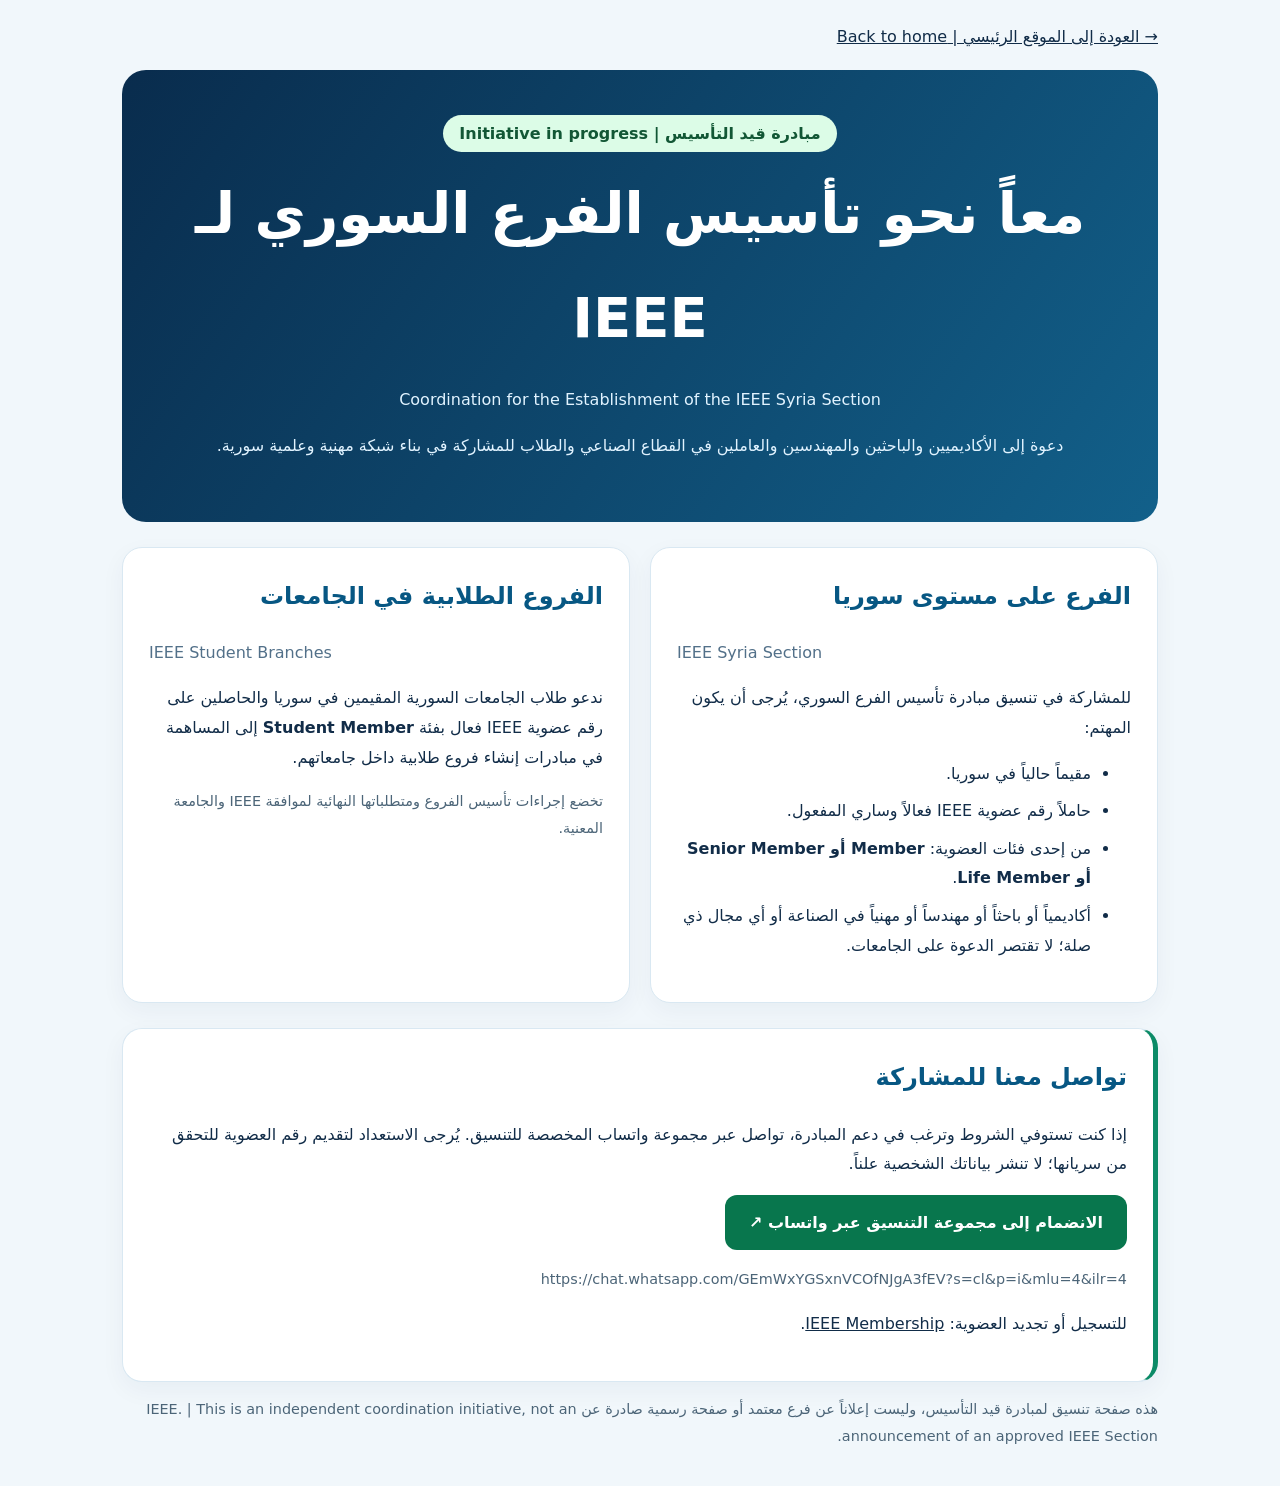
==== ieee-syria.html @ 6ae6146c "Add bilingual IEEE Syria Section initiative page" ====
<!doctype html>
<html lang="ar" dir="rtl"><head><meta charset="utf-8"><meta name="viewport" content="width=device-width, initial-scale=1"><meta name="description" content="مبادرة تنسيق لتأسيس IEEE Syria Section وفروع طلابية في الجامعات السورية."><title>IEEE Syria Section | مبادرة الفرع السوري</title><link rel="stylesheet" href="style.css"><style>
body{background:#f1f7fb;color:#112c48;font-family:system-ui,"Segoe UI",Tahoma,sans-serif;line-height:1.85} .wrap{max-width:1080px;margin:auto;padding:22px} .heroieee{background:linear-gradient(125deg,#092c4d,#12608a);color:white;border-radius:24px;padding:45px 28px;text-align:center}.heroieee h1{font-size:clamp(2rem,5vw,3.5rem);color:white;margin:10px 0}.heroieee p{color:#e1f3ff}.tag{display:inline-block;background:#dcfce7;color:#125735;border-radius:99px;padding:4px 16px;font-weight:700}.gridieee{display:grid;grid-template-columns:repeat(auto-fit,minmax(280px,1fr));gap:20px;margin:25px 0}.panelieee{background:white;border:1px solid #d9e8f2;border-radius:20px;padding:26px;box-shadow:0 8px 25px #0b34510c}.panelieee h2{color:#075783;margin-top:0}.panelieee li{margin:8px 0}.ctaieee{display:inline-block;background:#08764d;color:white!important;text-decoration:none;padding:13px 24px;border-radius:12px;font-weight:700}.smallieee{font-size:.9rem;color:#4c6578}.en{direction:ltr;text-align:left;color:#527089}.toplink{display:inline-block;margin-bottom:18px}.heroieee .en{color:#e1f3ff;text-align:center}.notice{border-right:5px solid #0c8b67}.linkieee{overflow-wrap:anywhere}
</style></head><body><main class="wrap"><a class="toplink" href="index.html">→ العودة إلى الموقع الرئيسي | Back to home</a><section class="heroieee"><span class="tag">مبادرة قيد التأسيس | Initiative in progress</span><h1>معاً نحو تأسيس الفرع السوري لـ IEEE</h1><p class="en">Coordination for the Establishment of the IEEE Syria Section</p><p>دعوة إلى الأكاديميين والباحثين والمهندسين والعاملين في القطاع الصناعي والطلاب للمشاركة في بناء شبكة مهنية وعلمية سورية.</p></section><div class="gridieee"><section class="panelieee"><h2>الفرع على مستوى سوريا</h2><p class="en">IEEE Syria Section</p><p>للمشاركة في تنسيق مبادرة تأسيس الفرع السوري، يُرجى أن يكون المهتم:</p><ul><li>مقيماً حالياً في سوريا.</li><li>حاملاً رقم عضوية IEEE فعالاً وساري المفعول.</li><li>من إحدى فئات العضوية: <strong>Member أو Senior Member أو Life Member</strong>.</li><li>أكاديمياً أو باحثاً أو مهندساً أو مهنياً في الصناعة أو أي مجال ذي صلة؛ لا تقتصر الدعوة على الجامعات.</li></ul></section><section class="panelieee"><h2>الفروع الطلابية في الجامعات</h2><p class="en">IEEE Student Branches</p><p>ندعو طلاب الجامعات السورية المقيمين في سوريا والحاصلين على رقم عضوية IEEE فعال بفئة <strong>Student Member</strong> إلى المساهمة في مبادرات إنشاء فروع طلابية داخل جامعاتهم.</p><p class="smallieee">تخضع إجراءات تأسيس الفروع ومتطلباتها النهائية لموافقة IEEE والجامعة المعنية.</p></section></div><section class="panelieee notice"><h2>تواصل معنا للمشاركة</h2><p>إذا كنت تستوفي الشروط وترغب في دعم المبادرة، تواصل عبر مجموعة واتساب المخصصة للتنسيق. يُرجى الاستعداد لتقديم رقم العضوية للتحقق من سريانها؛ لا تنشر بياناتك الشخصية علناً.</p><p><a class="ctaieee" href="https://chat.whatsapp.com/GEmWxYGSxnVCOfNJgA3fEV?s=cl&amp;p=i&amp;mlu=4&amp;ilr=4" target="_blank" rel="noopener noreferrer">الانضمام إلى مجموعة التنسيق عبر واتساب ↗</a></p><p class="smallieee linkieee">https://chat.whatsapp.com/GEmWxYGSxnVCOfNJgA3fEV?s=cl&amp;p=i&amp;mlu=4&amp;ilr=4</p><p>للتسجيل أو تجديد العضوية: <a href="https://www.ieee.org/membership/join/" target="_blank" rel="noopener noreferrer">IEEE Membership</a>.</p></section><p class="smallieee">هذه صفحة تنسيق لمبادرة قيد التأسيس، وليست إعلاناً عن فرع معتمد أو صفحة رسمية صادرة عن IEEE. | This is an independent coordination initiative, not an announcement of an approved IEEE Section.</p></main></body></html>
---- style.css ----
:root{
  --bg:#07111f;
  --bg-soft:#0d1b2a;
  --panel:#10263d;
  --text:#0f172a;
  --muted:#5b6778;
  --line:#dbe3ec;
  --white:#ffffff;
  --accent:#38bdf8;
  --accent-dark:#0369a1;
  --soft:#f4f8fb;
  --radius:22px;
  --shadow:0 20px 50px rgba(15,23,42,.12);
}

*{box-sizing:border-box}
html{scroll-behavior:smooth}
body{
  margin:0;
  font-family:Arial,Tahoma,sans-serif;
  color:var(--text);
  background:var(--white);
  line-height:1.65;
}

a{color:inherit}
img{max-width:100%;display:block}
.container{width:min(1120px,calc(100% - 32px));margin-inline:auto}

.site-header{position:sticky;top:0;z-index:100;background:rgba(7,17,31,.92);backdrop-filter:blur(14px);border-bottom:1px solid rgba(255,255,255,.08)}
.nav-wrap{min-height:72px;display:flex;align-items:center;justify-content:space-between;gap:24px}
.brand{display:flex;align-items:center;gap:12px;color:#fff;text-decoration:none;font-weight:700;letter-spacing:.01em}
.brand-mark{width:42px;height:42px;display:grid;place-items:center;border-radius:14px;background:linear-gradient(135deg,#0ea5e9,#2563eb);box-shadow:0 10px 30px rgba(14,165,233,.35)}
.site-nav{display:flex;align-items:center;gap:22px}
.site-nav a{color:#dbeafe;text-decoration:none;font-size:.95rem}
.site-nav a:hover{color:#fff}
.menu-toggle{display:none;border:1px solid rgba(255,255,255,.18);background:transparent;color:#fff;border-radius:12px;padding:8px 11px;font-size:1.15rem}
.hero{background:radial-gradient(circle at 15% 20%,rgba(56,189,248,.2),transparent 32%),radial-gradient(circle at 85% 15%,rgba(37,99,235,.2),transparent 30%),linear-gradient(135deg,#07111f,#0b1c31 70%,#10263d);color:#fff;padding:92px 0 84px}
.hero-grid{display:grid;grid-template-columns:1.25fr .75fr;gap:48px;align-items:center}
.eyebrow,.section-label{margin:0 0 12px;text-transform:uppercase;letter-spacing:.16em;font-size:.76rem;font-weight:700;color:var(--accent)}
.hero h1{margin:0;max-width:760px;font-size:clamp(2.7rem,7vw,5.8rem);line-height:.98;letter-spacing:-.05em}
.hero-title{margin:26px 0 10px;max-width:760px;font-size:clamp(1.05rem,2vw,1.35rem);color:#dbeafe}
.hero-ar{margin:0;max-width:760px;font-size:1.08rem;color:#bfdbfe}
.hero-actions{display:flex;flex-wrap:wrap;gap:14px;margin-top:34px}
.button{display:inline-flex;align-items:center;justify-content:center;min-height:48px;padding:0 20px;border-radius:14px;font-weight:700;text-decoration:none;transition:.2s ease}
.button:hover{transform:translateY(-2px)}
.button.primary{color:#fff}
/* Keep the AGAI hero button in its final gold-to-blue appearance from first paint, preventing the temporary blue flash while later CSS/JS loads. */
.hero-actions .button.primary{background:linear-gradient(90deg,rgb(145,117,62) 0%,rgb(110,113,97) 48%,rgb(48,84,114) 100%)!important;box-shadow:0 16px 34px rgba(2,18,38,.24),inset 0 1px 0 rgba(255,255,255,.18)!important}
.button.secondary{border:1px solid rgba(255,255,255,.22);color:#fff;background:rgba(255,255,255,.05)}
.hero-card{padding:30px;border-radius:var(--radius);background:rgba(255,255,255,.08);border:1px solid rgba(255,255,255,.13);box-shadow:0 26px 60px rgba(0,0,0,.24)}
.hero-card h2{margin:8px 0 18px;font-size:1.65rem;line-height:1.25}
.hero-card ul{margin:0;padding-left:20px;color:#dbeafe}
.hero-card li+li{margin-top:10px}
.card-kicker{color:#7dd3fc;font-size:.8rem;text-transform:uppercase;letter-spacing:.15em;font-weight:700}
.hero-card .card-kicker [lang="ar"]{color:#fff}
.section{padding:82px 0}
.section h2{margin:0;font-size:clamp(2rem,4vw,3.25rem);letter-spacing:-.035em;line-height:1.08}
.split{display:grid;grid-template-columns:.72fr 1.28fr;gap:56px;align-items:start}
.split p{margin-top:0;color:#334155;font-size:1.04rem}
.ar-text{font-size:1.08rem}
.about-profile-links{display:grid;grid-template-columns:repeat(3,minmax(0,1fr));gap:12px;margin-top:28px}
.about-profile-link{display:flex;align-items:center;gap:12px;min-width:0;padding:14px;border:1px solid #d8e2ec;border-radius:15px;background:#f8fbfd;color:#0f172a;text-decoration:none;transition:transform .18s ease,border-color .18s ease,box-shadow .18s ease}
.about-profile-link:hover{transform:translateY(-2px);border-color:#7dd3fc;box-shadow:0 12px 26px rgba(15,23,42,.09)}
.about-profile-link .profile-mark{width:40px;height:40px;flex:0 0 40px;display:grid;place-items:center;border-radius:50%;color:#fff;font-weight:800;font-size:.86rem}
.about-profile-link.orcid .profile-mark{background:#a6ce39}
.about-profile-link.researchgate .profile-mark{background:#00bfae}
.about-profile-link.archive .profile-mark{background:#f59e0b}
.about-profile-link .profile-copy{min-width:0;display:block}
.about-profile-link strong,.about-profile-link small{display:block;line-height:1.25}
.about-profile-link strong{font-size:.94rem}
.about-profile-link small{margin-top:3px;color:#475569;font-size:.72rem;overflow-wrap:anywhere}
.section-dark{background:var(--bg);color:#fff}
.section-dark h2{margin-bottom:32px}
.cards{display:grid;grid-template-columns:repeat(3,1fr);gap:20px}
.project-card{min-height:265px;display:flex;flex-direction:column;padding:26px;border-radius:20px;background:#0f2238;border:1px solid rgba(255,255,255,.08);color:#fff;text-decoration:none;transition:.2s ease}
.project-card:hover{transform:translateY(-4px);border-color:rgba(56,189,248,.45)}
.project-card.featured{background:linear-gradient(145deg,#0d334f,#123f68)}
.project-icon{width:auto;min-width:76px;height:56px;padding:0 14px;display:inline-grid;place-items:center;align-self:flex-start;border-radius:14px;background:rgba(56,189,248,.14);border:1px solid rgba(125,211,252,.16);color:#7dd3fc;font-size:1.08rem;font-weight:900;line-height:1;white-space:nowrap}
.project-card h3{margin:22px 0 10px;font-size:1.3rem}
.project-card p{margin:0;color:#cbd5e1}
.card-link,.status{margin-top:auto;padding-top:24px;color:#7dd3fc;font-weight:700;font-size:.92rem}
.status{color:#94a3b8}
.pill-grid{display:flex;flex-wrap:wrap;gap:12px;margin-top:30px}
.pill-grid span{padding:11px 15px;border-radius:999px;background:#eef6fb;border:1px solid #cfe4f2;color:#164e63;font-weight:700}
.section-soft{background:var(--soft)}
.book-list{display:grid;grid-template-columns:repeat(3,1fr);gap:22px;margin-top:30px}
.book-list article{padding:26px;border-radius:18px;background:#fff;border:1px solid var(--line);box-shadow:var(--shadow)}
.book-list span{font-size:.78rem;text-transform:uppercase;letter-spacing:.11em;color:var(--accent-dark);font-weight:700}
.book-list h3{margin:13px 0 10px;font-size:1.28rem}
.book-list p{margin:0;color:var(--muted)}
.contact-section{background:#fff}
.contact-box{display:flex;align-items:center;justify-content:space-between;gap:32px;padding:34px;border-radius:22px;background:#eff8ff;border:1px solid #cfe8f8}
.contact-box p{margin-bottom:0;color:#475569}
.contact-box .button{flex:0 0 auto}
/* Ensure the contact email is clearly visible on the light contact card. */
.contact-box .button.primary{background:linear-gradient(135deg,#0f4c75,#0369a1)!important;color:#fff!important;border:1px solid rgba(3,105,161,.35);box-shadow:0 10px 24px rgba(15,76,117,.22)}
.contact-box .button.primary:hover{background:linear-gradient(135deg,#0c3f62,#075985)!important;box-shadow:0 14px 30px rgba(15,76,117,.28)}
/* Canonical AG footer: one identical visual source for all sites */
.site-footer{margin-top:0!important;padding:42px 0!important;border-top:1px solid rgba(255,255,255,.10)!important;background:#06101c!important;color:#aebfd0!important;text-align:center!important}
.site-footer .footer-wrap{width:min(1120px,calc(100% - 32px))!important;margin:auto!important;display:block!important;text-align:center!important;font-size:1rem!important}
.site-footer .footer-wrap>*{display:block!important}
.site-footer .footer-wrap>span+span{margin-top:14px}
.site-footer .footer-wrap::before{content:none!important;display:none!important}
.site-footer .footer-wrap [lang="ar"]{color:#fff!important;font-weight:400!important;unicode-bidi:isolate}
.site-footer .footer-name-ar{display:none!important}

@media (max-width:900px){.hero-grid,.split{grid-template-columns:1fr}.cards,.book-list{grid-template-columns:repeat(2,1fr)}.about-profile-links{grid-template-columns:1fr}.hero{padding-top:72px}}
@media (max-width:680px){.site-nav{position:absolute;left:16px;right:16px;top:78px;display:none;flex-direction:column;align-items:stretch;gap:0;padding:12px;border-radius:16px;background:#0b1c31;border:1px solid rgba(255,255,255,.1);box-shadow:0 20px 40px rgba(0,0,0,.3)}.site-nav.open{display:flex}.site-nav a{padding:12px 10px}.menu-toggle{display:block}.cards,.book-list{grid-template-columns:1fr}.section{padding:62px 0}.contact-box{align-items:flex-start;flex-direction:column}.hero-card{padding:24px}.site-footer{padding:34px 0!important}.site-footer .footer-wrap{font-size:.92rem!important}}
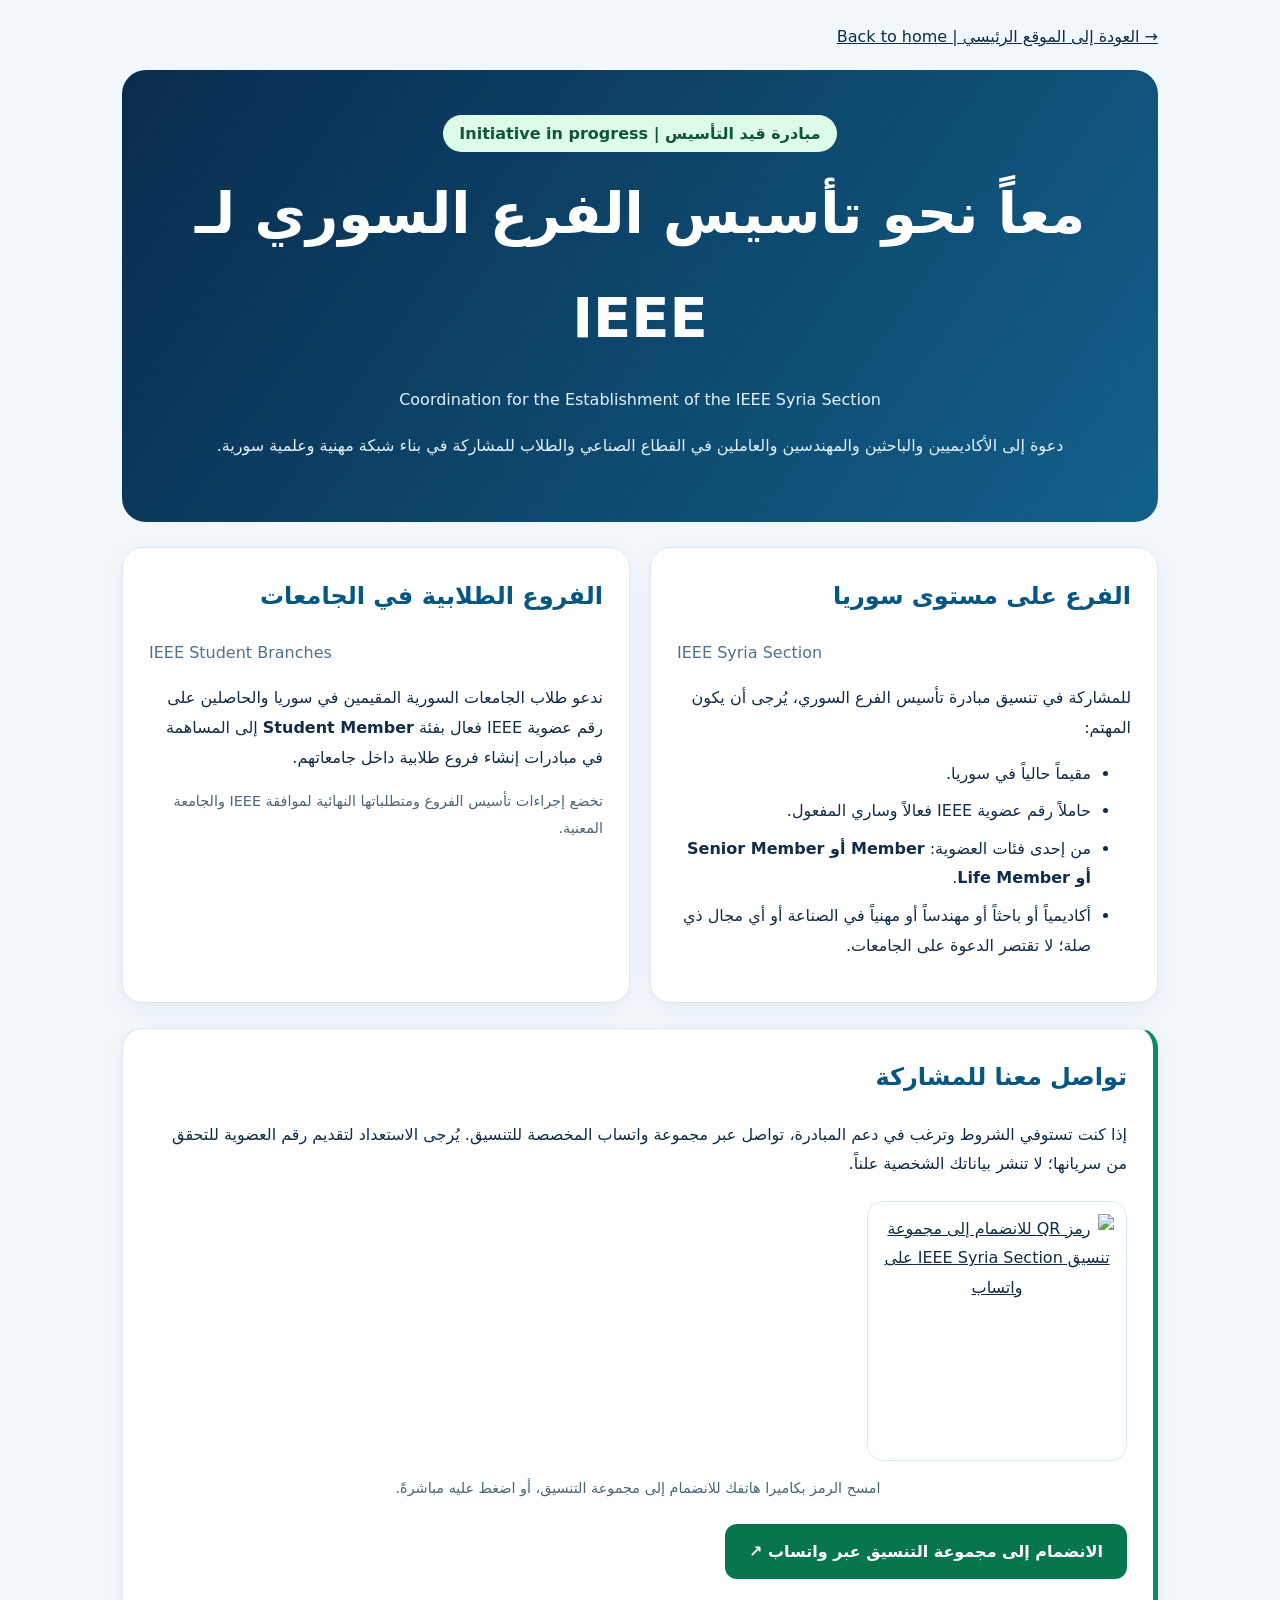
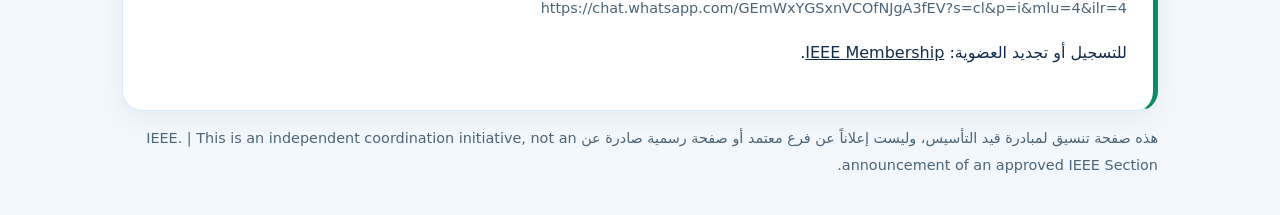
==== commit e02f43ee: "Add WhatsApp group QR code to IEEE Syria initiative page" ====
--- a/ieee-syria.html
+++ b/ieee-syria.html
@@ -1,4 +1,4 @@
 <!doctype html>
 <html lang="ar" dir="rtl"><head><meta charset="utf-8"><meta name="viewport" content="width=device-width, initial-scale=1"><meta name="description" content="مبادرة تنسيق لتأسيس IEEE Syria Section وفروع طلابية في الجامعات السورية."><title>IEEE Syria Section | مبادرة الفرع السوري</title><link rel="stylesheet" href="style.css"><style>
 body{background:#f1f7fb;color:#112c48;font-family:system-ui,"Segoe UI",Tahoma,sans-serif;line-height:1.85} .wrap{max-width:1080px;margin:auto;padding:22px} .heroieee{background:linear-gradient(125deg,#092c4d,#12608a);color:white;border-radius:24px;padding:45px 28px;text-align:center}.heroieee h1{font-size:clamp(2rem,5vw,3.5rem);color:white;margin:10px 0}.heroieee p{color:#e1f3ff}.tag{display:inline-block;background:#dcfce7;color:#125735;border-radius:99px;padding:4px 16px;font-weight:700}.gridieee{display:grid;grid-template-columns:repeat(auto-fit,minmax(280px,1fr));gap:20px;margin:25px 0}.panelieee{background:white;border:1px solid #d9e8f2;border-radius:20px;padding:26px;box-shadow:0 8px 25px #0b34510c}.panelieee h2{color:#075783;margin-top:0}.panelieee li{margin:8px 0}.ctaieee{display:inline-block;background:#08764d;color:white!important;text-decoration:none;padding:13px 24px;border-radius:12px;font-weight:700}.smallieee{font-size:.9rem;color:#4c6578}.en{direction:ltr;text-align:left;color:#527089}.toplink{display:inline-block;margin-bottom:18px}.heroieee .en{color:#e1f3ff;text-align:center}.notice{border-right:5px solid #0c8b67}.linkieee{overflow-wrap:anywhere}
-</style></head><body><main class="wrap"><a class="toplink" href="index.html">→ العودة إلى الموقع الرئيسي | Back to home</a><section class="heroieee"><span class="tag">مبادرة قيد التأسيس | Initiative in progress</span><h1>معاً نحو تأسيس الفرع السوري لـ IEEE</h1><p class="en">Coordination for the Establishment of the IEEE Syria Section</p><p>دعوة إلى الأكاديميين والباحثين والمهندسين والعاملين في القطاع الصناعي والطلاب للمشاركة في بناء شبكة مهنية وعلمية سورية.</p></section><div class="gridieee"><section class="panelieee"><h2>الفرع على مستوى سوريا</h2><p class="en">IEEE Syria Section</p><p>للمشاركة في تنسيق مبادرة تأسيس الفرع السوري، يُرجى أن يكون المهتم:</p><ul><li>مقيماً حالياً في سوريا.</li><li>حاملاً رقم عضوية IEEE فعالاً وساري المفعول.</li><li>من إحدى فئات العضوية: <strong>Member أو Senior Member أو Life Member</strong>.</li><li>أكاديمياً أو باحثاً أو مهندساً أو مهنياً في الصناعة أو أي مجال ذي صلة؛ لا تقتصر الدعوة على الجامعات.</li></ul></section><section class="panelieee"><h2>الفروع الطلابية في الجامعات</h2><p class="en">IEEE Student Branches</p><p>ندعو طلاب الجامعات السورية المقيمين في سوريا والحاصلين على رقم عضوية IEEE فعال بفئة <strong>Student Member</strong> إلى المساهمة في مبادرات إنشاء فروع طلابية داخل جامعاتهم.</p><p class="smallieee">تخضع إجراءات تأسيس الفروع ومتطلباتها النهائية لموافقة IEEE والجامعة المعنية.</p></section></div><section class="panelieee notice"><h2>تواصل معنا للمشاركة</h2><p>إذا كنت تستوفي الشروط وترغب في دعم المبادرة، تواصل عبر مجموعة واتساب المخصصة للتنسيق. يُرجى الاستعداد لتقديم رقم العضوية للتحقق من سريانها؛ لا تنشر بياناتك الشخصية علناً.</p><p><a class="ctaieee" href="https://chat.whatsapp.com/GEmWxYGSxnVCOfNJgA3fEV?s=cl&amp;p=i&amp;mlu=4&amp;ilr=4" target="_blank" rel="noopener noreferrer">الانضمام إلى مجموعة التنسيق عبر واتساب ↗</a></p><p class="smallieee linkieee">https://chat.whatsapp.com/GEmWxYGSxnVCOfNJgA3fEV?s=cl&amp;p=i&amp;mlu=4&amp;ilr=4</p><p>للتسجيل أو تجديد العضوية: <a href="https://www.ieee.org/membership/join/" target="_blank" rel="noopener noreferrer">IEEE Membership</a>.</p></section><p class="smallieee">هذه صفحة تنسيق لمبادرة قيد التأسيس، وليست إعلاناً عن فرع معتمد أو صفحة رسمية صادرة عن IEEE. | This is an independent coordination initiative, not an announcement of an approved IEEE Section.</p></main></body></html>+</style></head><body><main class="wrap"><a class="toplink" href="index.html">→ العودة إلى الموقع الرئيسي | Back to home</a><section class="heroieee"><span class="tag">مبادرة قيد التأسيس | Initiative in progress</span><h1>معاً نحو تأسيس الفرع السوري لـ IEEE</h1><p class="en">Coordination for the Establishment of the IEEE Syria Section</p><p>دعوة إلى الأكاديميين والباحثين والمهندسين والعاملين في القطاع الصناعي والطلاب للمشاركة في بناء شبكة مهنية وعلمية سورية.</p></section><div class="gridieee"><section class="panelieee"><h2>الفرع على مستوى سوريا</h2><p class="en">IEEE Syria Section</p><p>للمشاركة في تنسيق مبادرة تأسيس الفرع السوري، يُرجى أن يكون المهتم:</p><ul><li>مقيماً حالياً في سوريا.</li><li>حاملاً رقم عضوية IEEE فعالاً وساري المفعول.</li><li>من إحدى فئات العضوية: <strong>Member أو Senior Member أو Life Member</strong>.</li><li>أكاديمياً أو باحثاً أو مهندساً أو مهنياً في الصناعة أو أي مجال ذي صلة؛ لا تقتصر الدعوة على الجامعات.</li></ul></section><section class="panelieee"><h2>الفروع الطلابية في الجامعات</h2><p class="en">IEEE Student Branches</p><p>ندعو طلاب الجامعات السورية المقيمين في سوريا والحاصلين على رقم عضوية IEEE فعال بفئة <strong>Student Member</strong> إلى المساهمة في مبادرات إنشاء فروع طلابية داخل جامعاتهم.</p><p class="smallieee">تخضع إجراءات تأسيس الفروع ومتطلباتها النهائية لموافقة IEEE والجامعة المعنية.</p></section></div><section class="panelieee notice"><h2>تواصل معنا للمشاركة</h2><p>إذا كنت تستوفي الشروط وترغب في دعم المبادرة، تواصل عبر مجموعة واتساب المخصصة للتنسيق. يُرجى الاستعداد لتقديم رقم العضوية للتحقق من سريانها؛ لا تنشر بياناتك الشخصية علناً.</p><div style="text-align:center;margin:22px auto"><a href="https://chat.whatsapp.com/GEmWxYGSxnVCOfNJgA3fEV?s=cl&amp;p=i&amp;mlu=4&amp;ilr=4" target="_blank" rel="noopener noreferrer" aria-label="الانضمام إلى مجموعة واتساب"><img src="https://api.qrserver.com/v1/create-qr-code/?size=360x360&amp;margin=16&amp;data=https%3A%2F%2Fchat.whatsapp.com%2FGEmWxYGSxnVCOfNJgA3fEV%3Fs%3Dcl%26p%3Di%26mlu%3D4%26ilr%3D4" alt="رمز QR للانضمام إلى مجموعة تنسيق IEEE Syria Section على واتساب" width="260" height="260" loading="lazy" style="max-width:100%;height:auto;background:white;padding:12px;border-radius:16px;border:1px solid #d9e8f2"></a><p class="smallieee">امسح الرمز بكاميرا هاتفك للانضمام إلى مجموعة التنسيق، أو اضغط عليه مباشرةً.</p></div><p><a class="ctaieee" href="https://chat.whatsapp.com/GEmWxYGSxnVCOfNJgA3fEV?s=cl&amp;p=i&amp;mlu=4&amp;ilr=4" target="_blank" rel="noopener noreferrer">الانضمام إلى مجموعة التنسيق عبر واتساب ↗</a></p><p class="smallieee linkieee">https://chat.whatsapp.com/GEmWxYGSxnVCOfNJgA3fEV?s=cl&amp;p=i&amp;mlu=4&amp;ilr=4</p><p>للتسجيل أو تجديد العضوية: <a href="https://www.ieee.org/membership/join/" target="_blank" rel="noopener noreferrer">IEEE Membership</a>.</p></section><p class="smallieee">هذه صفحة تنسيق لمبادرة قيد التأسيس، وليست إعلاناً عن فرع معتمد أو صفحة رسمية صادرة عن IEEE. | This is an independent coordination initiative, not an announcement of an approved IEEE Section.</p></main></body></html>
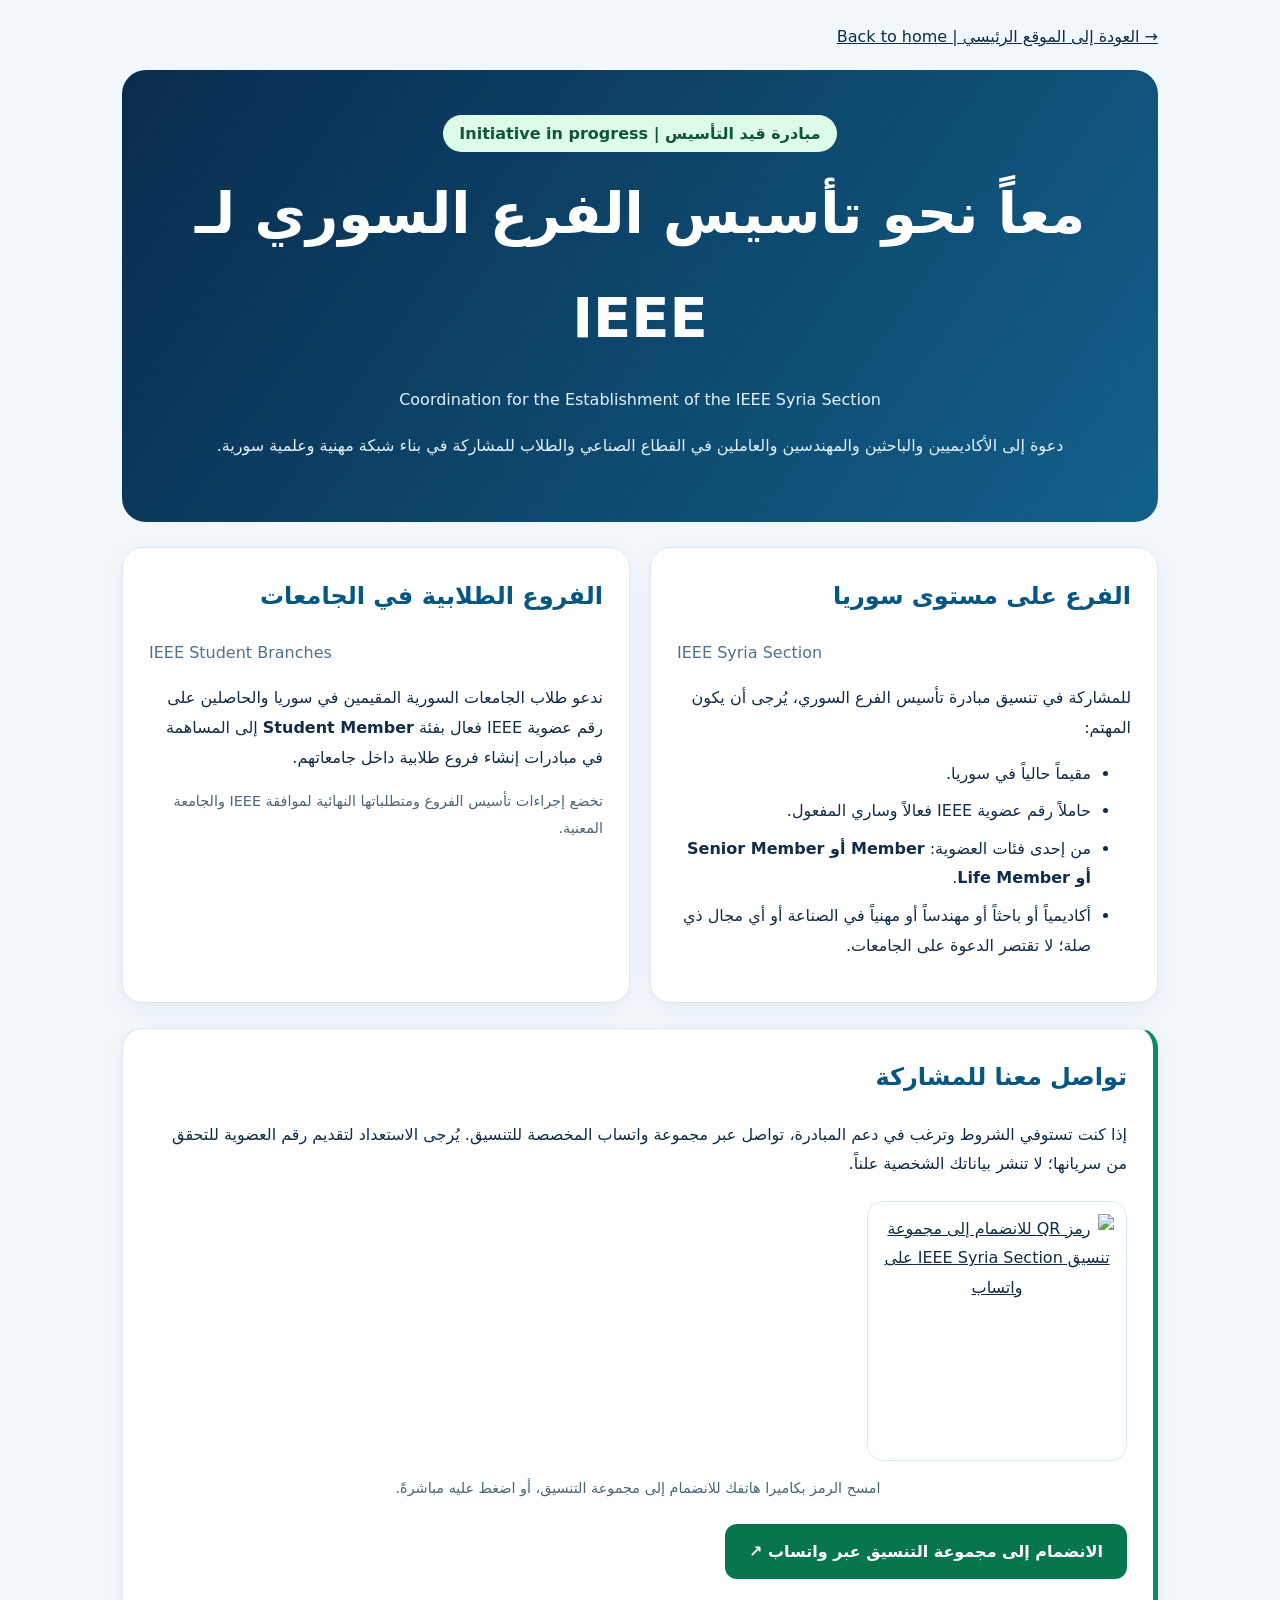
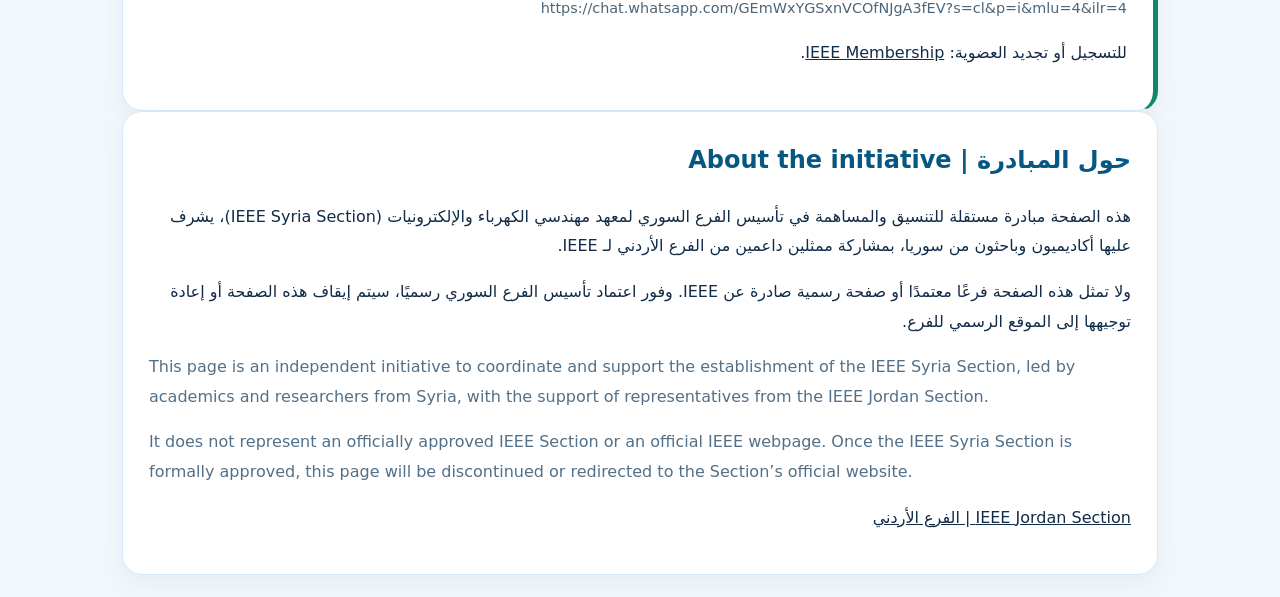
==== commit 80c85183: "Clarify initiative leadership and transition upon IEEE Section approval" ====
--- a/ieee-syria.html
+++ b/ieee-syria.html
@@ -1,4 +1,4 @@
 <!doctype html>
 <html lang="ar" dir="rtl"><head><meta charset="utf-8"><meta name="viewport" content="width=device-width, initial-scale=1"><meta name="description" content="مبادرة تنسيق لتأسيس IEEE Syria Section وفروع طلابية في الجامعات السورية."><title>IEEE Syria Section | مبادرة الفرع السوري</title><link rel="stylesheet" href="style.css"><style>
 body{background:#f1f7fb;color:#112c48;font-family:system-ui,"Segoe UI",Tahoma,sans-serif;line-height:1.85} .wrap{max-width:1080px;margin:auto;padding:22px} .heroieee{background:linear-gradient(125deg,#092c4d,#12608a);color:white;border-radius:24px;padding:45px 28px;text-align:center}.heroieee h1{font-size:clamp(2rem,5vw,3.5rem);color:white;margin:10px 0}.heroieee p{color:#e1f3ff}.tag{display:inline-block;background:#dcfce7;color:#125735;border-radius:99px;padding:4px 16px;font-weight:700}.gridieee{display:grid;grid-template-columns:repeat(auto-fit,minmax(280px,1fr));gap:20px;margin:25px 0}.panelieee{background:white;border:1px solid #d9e8f2;border-radius:20px;padding:26px;box-shadow:0 8px 25px #0b34510c}.panelieee h2{color:#075783;margin-top:0}.panelieee li{margin:8px 0}.ctaieee{display:inline-block;background:#08764d;color:white!important;text-decoration:none;padding:13px 24px;border-radius:12px;font-weight:700}.smallieee{font-size:.9rem;color:#4c6578}.en{direction:ltr;text-align:left;color:#527089}.toplink{display:inline-block;margin-bottom:18px}.heroieee .en{color:#e1f3ff;text-align:center}.notice{border-right:5px solid #0c8b67}.linkieee{overflow-wrap:anywhere}
-</style></head><body><main class="wrap"><a class="toplink" href="index.html">→ العودة إلى الموقع الرئيسي | Back to home</a><section class="heroieee"><span class="tag">مبادرة قيد التأسيس | Initiative in progress</span><h1>معاً نحو تأسيس الفرع السوري لـ IEEE</h1><p class="en">Coordination for the Establishment of the IEEE Syria Section</p><p>دعوة إلى الأكاديميين والباحثين والمهندسين والعاملين في القطاع الصناعي والطلاب للمشاركة في بناء شبكة مهنية وعلمية سورية.</p></section><div class="gridieee"><section class="panelieee"><h2>الفرع على مستوى سوريا</h2><p class="en">IEEE Syria Section</p><p>للمشاركة في تنسيق مبادرة تأسيس الفرع السوري، يُرجى أن يكون المهتم:</p><ul><li>مقيماً حالياً في سوريا.</li><li>حاملاً رقم عضوية IEEE فعالاً وساري المفعول.</li><li>من إحدى فئات العضوية: <strong>Member أو Senior Member أو Life Member</strong>.</li><li>أكاديمياً أو باحثاً أو مهندساً أو مهنياً في الصناعة أو أي مجال ذي صلة؛ لا تقتصر الدعوة على الجامعات.</li></ul></section><section class="panelieee"><h2>الفروع الطلابية في الجامعات</h2><p class="en">IEEE Student Branches</p><p>ندعو طلاب الجامعات السورية المقيمين في سوريا والحاصلين على رقم عضوية IEEE فعال بفئة <strong>Student Member</strong> إلى المساهمة في مبادرات إنشاء فروع طلابية داخل جامعاتهم.</p><p class="smallieee">تخضع إجراءات تأسيس الفروع ومتطلباتها النهائية لموافقة IEEE والجامعة المعنية.</p></section></div><section class="panelieee notice"><h2>تواصل معنا للمشاركة</h2><p>إذا كنت تستوفي الشروط وترغب في دعم المبادرة، تواصل عبر مجموعة واتساب المخصصة للتنسيق. يُرجى الاستعداد لتقديم رقم العضوية للتحقق من سريانها؛ لا تنشر بياناتك الشخصية علناً.</p><div style="text-align:center;margin:22px auto"><a href="https://chat.whatsapp.com/GEmWxYGSxnVCOfNJgA3fEV?s=cl&amp;p=i&amp;mlu=4&amp;ilr=4" target="_blank" rel="noopener noreferrer" aria-label="الانضمام إلى مجموعة واتساب"><img src="https://api.qrserver.com/v1/create-qr-code/?size=360x360&amp;margin=16&amp;data=https%3A%2F%2Fchat.whatsapp.com%2FGEmWxYGSxnVCOfNJgA3fEV%3Fs%3Dcl%26p%3Di%26mlu%3D4%26ilr%3D4" alt="رمز QR للانضمام إلى مجموعة تنسيق IEEE Syria Section على واتساب" width="260" height="260" loading="lazy" style="max-width:100%;height:auto;background:white;padding:12px;border-radius:16px;border:1px solid #d9e8f2"></a><p class="smallieee">امسح الرمز بكاميرا هاتفك للانضمام إلى مجموعة التنسيق، أو اضغط عليه مباشرةً.</p></div><p><a class="ctaieee" href="https://chat.whatsapp.com/GEmWxYGSxnVCOfNJgA3fEV?s=cl&amp;p=i&amp;mlu=4&amp;ilr=4" target="_blank" rel="noopener noreferrer">الانضمام إلى مجموعة التنسيق عبر واتساب ↗</a></p><p class="smallieee linkieee">https://chat.whatsapp.com/GEmWxYGSxnVCOfNJgA3fEV?s=cl&amp;p=i&amp;mlu=4&amp;ilr=4</p><p>للتسجيل أو تجديد العضوية: <a href="https://www.ieee.org/membership/join/" target="_blank" rel="noopener noreferrer">IEEE Membership</a>.</p></section><p class="smallieee">هذه صفحة تنسيق لمبادرة قيد التأسيس، وليست إعلاناً عن فرع معتمد أو صفحة رسمية صادرة عن IEEE. | This is an independent coordination initiative, not an announcement of an approved IEEE Section.</p></main></body></html>+</style></head><body><main class="wrap"><a class="toplink" href="index.html">→ العودة إلى الموقع الرئيسي | Back to home</a><section class="heroieee"><span class="tag">مبادرة قيد التأسيس | Initiative in progress</span><h1>معاً نحو تأسيس الفرع السوري لـ IEEE</h1><p class="en">Coordination for the Establishment of the IEEE Syria Section</p><p>دعوة إلى الأكاديميين والباحثين والمهندسين والعاملين في القطاع الصناعي والطلاب للمشاركة في بناء شبكة مهنية وعلمية سورية.</p></section><div class="gridieee"><section class="panelieee"><h2>الفرع على مستوى سوريا</h2><p class="en">IEEE Syria Section</p><p>للمشاركة في تنسيق مبادرة تأسيس الفرع السوري، يُرجى أن يكون المهتم:</p><ul><li>مقيماً حالياً في سوريا.</li><li>حاملاً رقم عضوية IEEE فعالاً وساري المفعول.</li><li>من إحدى فئات العضوية: <strong>Member أو Senior Member أو Life Member</strong>.</li><li>أكاديمياً أو باحثاً أو مهندساً أو مهنياً في الصناعة أو أي مجال ذي صلة؛ لا تقتصر الدعوة على الجامعات.</li></ul></section><section class="panelieee"><h2>الفروع الطلابية في الجامعات</h2><p class="en">IEEE Student Branches</p><p>ندعو طلاب الجامعات السورية المقيمين في سوريا والحاصلين على رقم عضوية IEEE فعال بفئة <strong>Student Member</strong> إلى المساهمة في مبادرات إنشاء فروع طلابية داخل جامعاتهم.</p><p class="smallieee">تخضع إجراءات تأسيس الفروع ومتطلباتها النهائية لموافقة IEEE والجامعة المعنية.</p></section></div><section class="panelieee notice"><h2>تواصل معنا للمشاركة</h2><p>إذا كنت تستوفي الشروط وترغب في دعم المبادرة، تواصل عبر مجموعة واتساب المخصصة للتنسيق. يُرجى الاستعداد لتقديم رقم العضوية للتحقق من سريانها؛ لا تنشر بياناتك الشخصية علناً.</p><div style="text-align:center;margin:22px auto"><a href="https://chat.whatsapp.com/GEmWxYGSxnVCOfNJgA3fEV?s=cl&amp;p=i&amp;mlu=4&amp;ilr=4" target="_blank" rel="noopener noreferrer" aria-label="الانضمام إلى مجموعة واتساب"><img src="https://api.qrserver.com/v1/create-qr-code/?size=360x360&amp;margin=16&amp;data=https%3A%2F%2Fchat.whatsapp.com%2FGEmWxYGSxnVCOfNJgA3fEV%3Fs%3Dcl%26p%3Di%26mlu%3D4%26ilr%3D4" alt="رمز QR للانضمام إلى مجموعة تنسيق IEEE Syria Section على واتساب" width="260" height="260" loading="lazy" style="max-width:100%;height:auto;background:white;padding:12px;border-radius:16px;border:1px solid #d9e8f2"></a><p class="smallieee">امسح الرمز بكاميرا هاتفك للانضمام إلى مجموعة التنسيق، أو اضغط عليه مباشرةً.</p></div><p><a class="ctaieee" href="https://chat.whatsapp.com/GEmWxYGSxnVCOfNJgA3fEV?s=cl&amp;p=i&amp;mlu=4&amp;ilr=4" target="_blank" rel="noopener noreferrer">الانضمام إلى مجموعة التنسيق عبر واتساب ↗</a></p><p class="smallieee linkieee">https://chat.whatsapp.com/GEmWxYGSxnVCOfNJgA3fEV?s=cl&amp;p=i&amp;mlu=4&amp;ilr=4</p><p>للتسجيل أو تجديد العضوية: <a href="https://www.ieee.org/membership/join/" target="_blank" rel="noopener noreferrer">IEEE Membership</a>.</p></section><section class="panelieee" aria-label="About this initiative | حول المبادرة"><h2>حول المبادرة | About the initiative</h2><p>هذه الصفحة مبادرة مستقلة للتنسيق والمساهمة في تأسيس الفرع السوري لمعهد مهندسي الكهرباء والإلكترونيات (IEEE Syria Section)، يشرف عليها أكاديميون وباحثون من سوريا، بمشاركة ممثلين داعمين من الفرع الأردني لـ IEEE.</p><p>ولا تمثل هذه الصفحة فرعًا معتمدًا أو صفحة رسمية صادرة عن IEEE. وفور اعتماد تأسيس الفرع السوري رسميًا، سيتم إيقاف هذه الصفحة أو إعادة توجيهها إلى الموقع الرسمي للفرع.</p><p class="en">This page is an independent initiative to coordinate and support the establishment of the IEEE Syria Section, led by academics and researchers from Syria, with the support of representatives from the IEEE Jordan Section.</p><p class="en">It does not represent an officially approved IEEE Section or an official IEEE webpage. Once the IEEE Syria Section is formally approved, this page will be discontinued or redirected to the Section’s official website.</p><p><a href="https://jordan.ieee.org/" target="_blank" rel="noopener noreferrer">IEEE Jordan Section | الفرع الأردني</a></p></section></main></body></html>
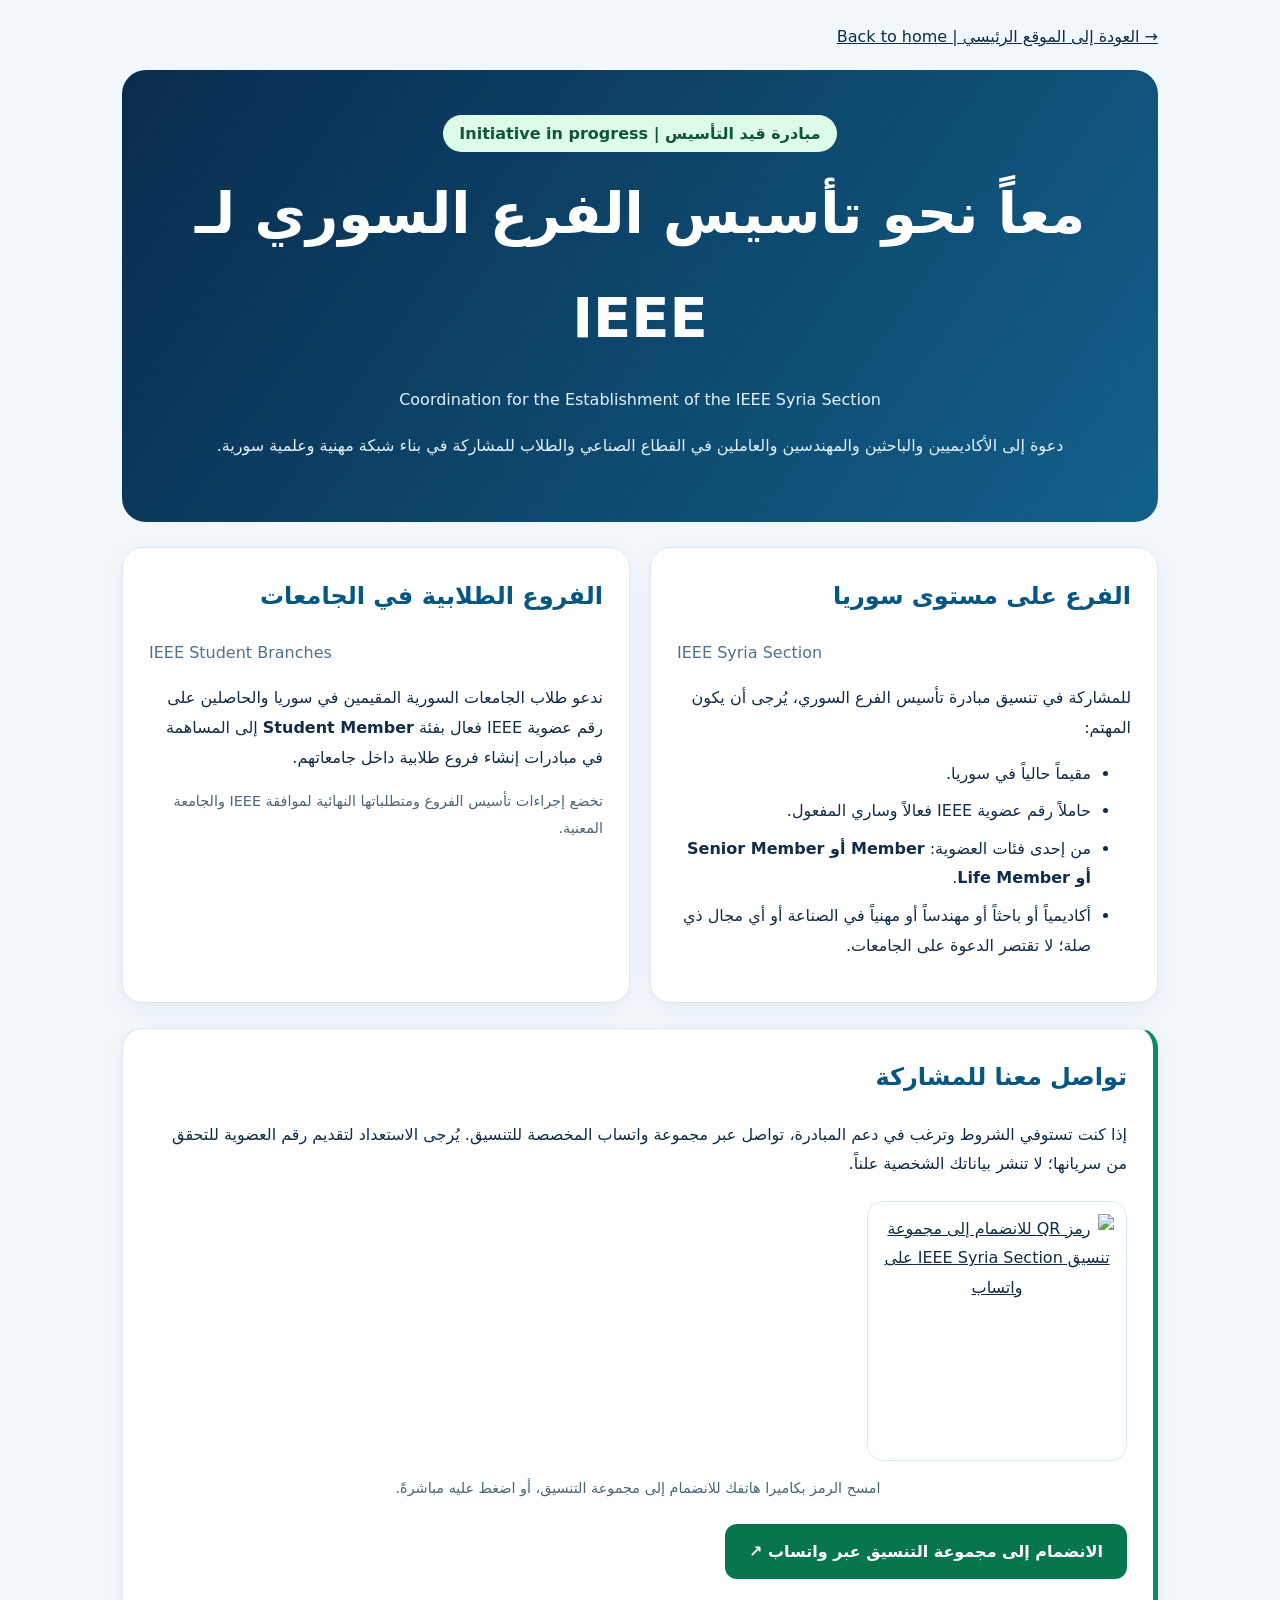
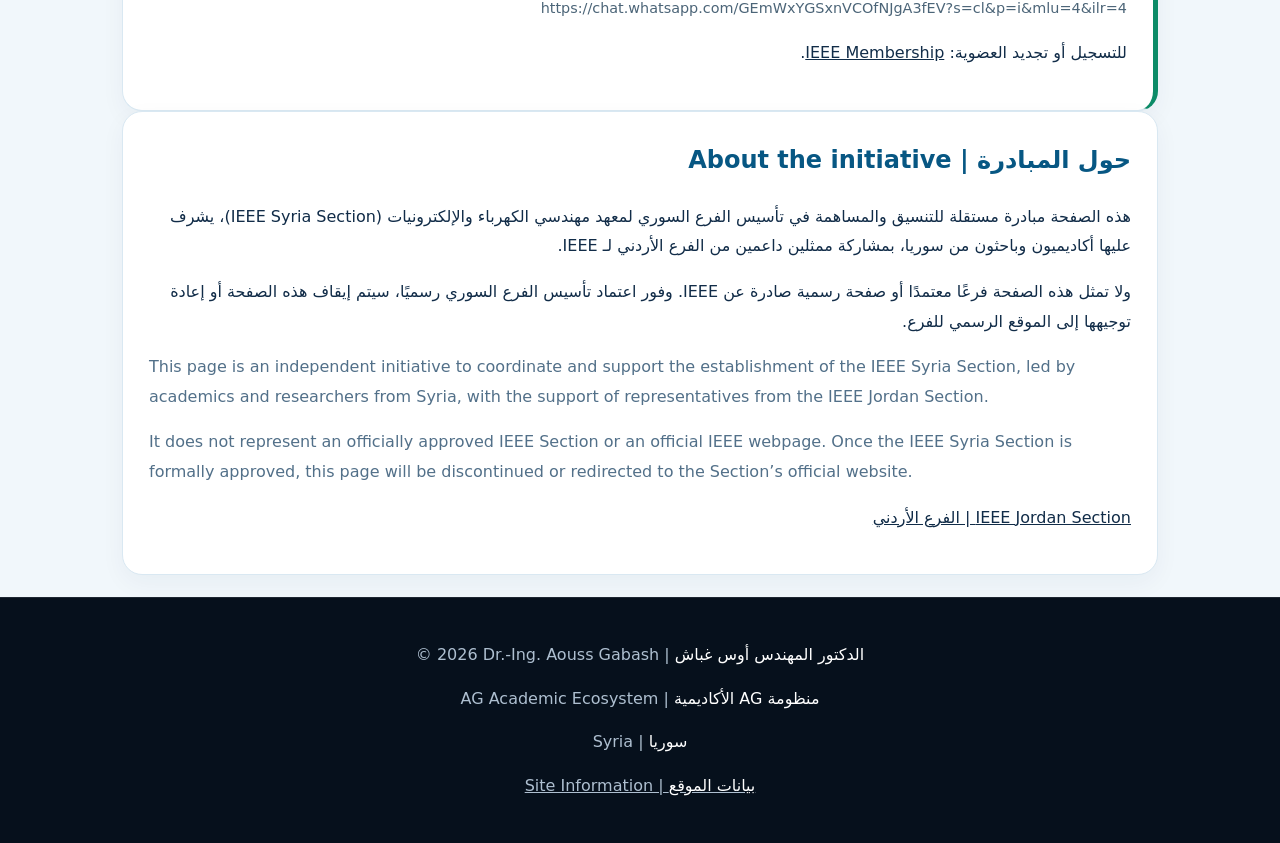
==== commit 6e1db2f3: "Add consistent site ownership footer to IEEE Syria initiative page" ====
--- a/ieee-syria.html
+++ b/ieee-syria.html
@@ -1,4 +1,4 @@
 <!doctype html>
 <html lang="ar" dir="rtl"><head><meta charset="utf-8"><meta name="viewport" content="width=device-width, initial-scale=1"><meta name="description" content="مبادرة تنسيق لتأسيس IEEE Syria Section وفروع طلابية في الجامعات السورية."><title>IEEE Syria Section | مبادرة الفرع السوري</title><link rel="stylesheet" href="style.css"><style>
 body{background:#f1f7fb;color:#112c48;font-family:system-ui,"Segoe UI",Tahoma,sans-serif;line-height:1.85} .wrap{max-width:1080px;margin:auto;padding:22px} .heroieee{background:linear-gradient(125deg,#092c4d,#12608a);color:white;border-radius:24px;padding:45px 28px;text-align:center}.heroieee h1{font-size:clamp(2rem,5vw,3.5rem);color:white;margin:10px 0}.heroieee p{color:#e1f3ff}.tag{display:inline-block;background:#dcfce7;color:#125735;border-radius:99px;padding:4px 16px;font-weight:700}.gridieee{display:grid;grid-template-columns:repeat(auto-fit,minmax(280px,1fr));gap:20px;margin:25px 0}.panelieee{background:white;border:1px solid #d9e8f2;border-radius:20px;padding:26px;box-shadow:0 8px 25px #0b34510c}.panelieee h2{color:#075783;margin-top:0}.panelieee li{margin:8px 0}.ctaieee{display:inline-block;background:#08764d;color:white!important;text-decoration:none;padding:13px 24px;border-radius:12px;font-weight:700}.smallieee{font-size:.9rem;color:#4c6578}.en{direction:ltr;text-align:left;color:#527089}.toplink{display:inline-block;margin-bottom:18px}.heroieee .en{color:#e1f3ff;text-align:center}.notice{border-right:5px solid #0c8b67}.linkieee{overflow-wrap:anywhere}
-</style></head><body><main class="wrap"><a class="toplink" href="index.html">→ العودة إلى الموقع الرئيسي | Back to home</a><section class="heroieee"><span class="tag">مبادرة قيد التأسيس | Initiative in progress</span><h1>معاً نحو تأسيس الفرع السوري لـ IEEE</h1><p class="en">Coordination for the Establishment of the IEEE Syria Section</p><p>دعوة إلى الأكاديميين والباحثين والمهندسين والعاملين في القطاع الصناعي والطلاب للمشاركة في بناء شبكة مهنية وعلمية سورية.</p></section><div class="gridieee"><section class="panelieee"><h2>الفرع على مستوى سوريا</h2><p class="en">IEEE Syria Section</p><p>للمشاركة في تنسيق مبادرة تأسيس الفرع السوري، يُرجى أن يكون المهتم:</p><ul><li>مقيماً حالياً في سوريا.</li><li>حاملاً رقم عضوية IEEE فعالاً وساري المفعول.</li><li>من إحدى فئات العضوية: <strong>Member أو Senior Member أو Life Member</strong>.</li><li>أكاديمياً أو باحثاً أو مهندساً أو مهنياً في الصناعة أو أي مجال ذي صلة؛ لا تقتصر الدعوة على الجامعات.</li></ul></section><section class="panelieee"><h2>الفروع الطلابية في الجامعات</h2><p class="en">IEEE Student Branches</p><p>ندعو طلاب الجامعات السورية المقيمين في سوريا والحاصلين على رقم عضوية IEEE فعال بفئة <strong>Student Member</strong> إلى المساهمة في مبادرات إنشاء فروع طلابية داخل جامعاتهم.</p><p class="smallieee">تخضع إجراءات تأسيس الفروع ومتطلباتها النهائية لموافقة IEEE والجامعة المعنية.</p></section></div><section class="panelieee notice"><h2>تواصل معنا للمشاركة</h2><p>إذا كنت تستوفي الشروط وترغب في دعم المبادرة، تواصل عبر مجموعة واتساب المخصصة للتنسيق. يُرجى الاستعداد لتقديم رقم العضوية للتحقق من سريانها؛ لا تنشر بياناتك الشخصية علناً.</p><div style="text-align:center;margin:22px auto"><a href="https://chat.whatsapp.com/GEmWxYGSxnVCOfNJgA3fEV?s=cl&amp;p=i&amp;mlu=4&amp;ilr=4" target="_blank" rel="noopener noreferrer" aria-label="الانضمام إلى مجموعة واتساب"><img src="https://api.qrserver.com/v1/create-qr-code/?size=360x360&amp;margin=16&amp;data=https%3A%2F%2Fchat.whatsapp.com%2FGEmWxYGSxnVCOfNJgA3fEV%3Fs%3Dcl%26p%3Di%26mlu%3D4%26ilr%3D4" alt="رمز QR للانضمام إلى مجموعة تنسيق IEEE Syria Section على واتساب" width="260" height="260" loading="lazy" style="max-width:100%;height:auto;background:white;padding:12px;border-radius:16px;border:1px solid #d9e8f2"></a><p class="smallieee">امسح الرمز بكاميرا هاتفك للانضمام إلى مجموعة التنسيق، أو اضغط عليه مباشرةً.</p></div><p><a class="ctaieee" href="https://chat.whatsapp.com/GEmWxYGSxnVCOfNJgA3fEV?s=cl&amp;p=i&amp;mlu=4&amp;ilr=4" target="_blank" rel="noopener noreferrer">الانضمام إلى مجموعة التنسيق عبر واتساب ↗</a></p><p class="smallieee linkieee">https://chat.whatsapp.com/GEmWxYGSxnVCOfNJgA3fEV?s=cl&amp;p=i&amp;mlu=4&amp;ilr=4</p><p>للتسجيل أو تجديد العضوية: <a href="https://www.ieee.org/membership/join/" target="_blank" rel="noopener noreferrer">IEEE Membership</a>.</p></section><section class="panelieee" aria-label="About this initiative | حول المبادرة"><h2>حول المبادرة | About the initiative</h2><p>هذه الصفحة مبادرة مستقلة للتنسيق والمساهمة في تأسيس الفرع السوري لمعهد مهندسي الكهرباء والإلكترونيات (IEEE Syria Section)، يشرف عليها أكاديميون وباحثون من سوريا، بمشاركة ممثلين داعمين من الفرع الأردني لـ IEEE.</p><p>ولا تمثل هذه الصفحة فرعًا معتمدًا أو صفحة رسمية صادرة عن IEEE. وفور اعتماد تأسيس الفرع السوري رسميًا، سيتم إيقاف هذه الصفحة أو إعادة توجيهها إلى الموقع الرسمي للفرع.</p><p class="en">This page is an independent initiative to coordinate and support the establishment of the IEEE Syria Section, led by academics and researchers from Syria, with the support of representatives from the IEEE Jordan Section.</p><p class="en">It does not represent an officially approved IEEE Section or an official IEEE webpage. Once the IEEE Syria Section is formally approved, this page will be discontinued or redirected to the Section’s official website.</p><p><a href="https://jordan.ieee.org/" target="_blank" rel="noopener noreferrer">IEEE Jordan Section | الفرع الأردني</a></p></section></main></body></html>+</style></head><body><main class="wrap"><a class="toplink" href="index.html">→ العودة إلى الموقع الرئيسي | Back to home</a><section class="heroieee"><span class="tag">مبادرة قيد التأسيس | Initiative in progress</span><h1>معاً نحو تأسيس الفرع السوري لـ IEEE</h1><p class="en">Coordination for the Establishment of the IEEE Syria Section</p><p>دعوة إلى الأكاديميين والباحثين والمهندسين والعاملين في القطاع الصناعي والطلاب للمشاركة في بناء شبكة مهنية وعلمية سورية.</p></section><div class="gridieee"><section class="panelieee"><h2>الفرع على مستوى سوريا</h2><p class="en">IEEE Syria Section</p><p>للمشاركة في تنسيق مبادرة تأسيس الفرع السوري، يُرجى أن يكون المهتم:</p><ul><li>مقيماً حالياً في سوريا.</li><li>حاملاً رقم عضوية IEEE فعالاً وساري المفعول.</li><li>من إحدى فئات العضوية: <strong>Member أو Senior Member أو Life Member</strong>.</li><li>أكاديمياً أو باحثاً أو مهندساً أو مهنياً في الصناعة أو أي مجال ذي صلة؛ لا تقتصر الدعوة على الجامعات.</li></ul></section><section class="panelieee"><h2>الفروع الطلابية في الجامعات</h2><p class="en">IEEE Student Branches</p><p>ندعو طلاب الجامعات السورية المقيمين في سوريا والحاصلين على رقم عضوية IEEE فعال بفئة <strong>Student Member</strong> إلى المساهمة في مبادرات إنشاء فروع طلابية داخل جامعاتهم.</p><p class="smallieee">تخضع إجراءات تأسيس الفروع ومتطلباتها النهائية لموافقة IEEE والجامعة المعنية.</p></section></div><section class="panelieee notice"><h2>تواصل معنا للمشاركة</h2><p>إذا كنت تستوفي الشروط وترغب في دعم المبادرة، تواصل عبر مجموعة واتساب المخصصة للتنسيق. يُرجى الاستعداد لتقديم رقم العضوية للتحقق من سريانها؛ لا تنشر بياناتك الشخصية علناً.</p><div style="text-align:center;margin:22px auto"><a href="https://chat.whatsapp.com/GEmWxYGSxnVCOfNJgA3fEV?s=cl&amp;p=i&amp;mlu=4&amp;ilr=4" target="_blank" rel="noopener noreferrer" aria-label="الانضمام إلى مجموعة واتساب"><img src="https://api.qrserver.com/v1/create-qr-code/?size=360x360&amp;margin=16&amp;data=https%3A%2F%2Fchat.whatsapp.com%2FGEmWxYGSxnVCOfNJgA3fEV%3Fs%3Dcl%26p%3Di%26mlu%3D4%26ilr%3D4" alt="رمز QR للانضمام إلى مجموعة تنسيق IEEE Syria Section على واتساب" width="260" height="260" loading="lazy" style="max-width:100%;height:auto;background:white;padding:12px;border-radius:16px;border:1px solid #d9e8f2"></a><p class="smallieee">امسح الرمز بكاميرا هاتفك للانضمام إلى مجموعة التنسيق، أو اضغط عليه مباشرةً.</p></div><p><a class="ctaieee" href="https://chat.whatsapp.com/GEmWxYGSxnVCOfNJgA3fEV?s=cl&amp;p=i&amp;mlu=4&amp;ilr=4" target="_blank" rel="noopener noreferrer">الانضمام إلى مجموعة التنسيق عبر واتساب ↗</a></p><p class="smallieee linkieee">https://chat.whatsapp.com/GEmWxYGSxnVCOfNJgA3fEV?s=cl&amp;p=i&amp;mlu=4&amp;ilr=4</p><p>للتسجيل أو تجديد العضوية: <a href="https://www.ieee.org/membership/join/" target="_blank" rel="noopener noreferrer">IEEE Membership</a>.</p></section><section class="panelieee" aria-label="About this initiative | حول المبادرة"><h2>حول المبادرة | About the initiative</h2><p>هذه الصفحة مبادرة مستقلة للتنسيق والمساهمة في تأسيس الفرع السوري لمعهد مهندسي الكهرباء والإلكترونيات (IEEE Syria Section)، يشرف عليها أكاديميون وباحثون من سوريا، بمشاركة ممثلين داعمين من الفرع الأردني لـ IEEE.</p><p>ولا تمثل هذه الصفحة فرعًا معتمدًا أو صفحة رسمية صادرة عن IEEE. وفور اعتماد تأسيس الفرع السوري رسميًا، سيتم إيقاف هذه الصفحة أو إعادة توجيهها إلى الموقع الرسمي للفرع.</p><p class="en">This page is an independent initiative to coordinate and support the establishment of the IEEE Syria Section, led by academics and researchers from Syria, with the support of representatives from the IEEE Jordan Section.</p><p class="en">It does not represent an officially approved IEEE Section or an official IEEE webpage. Once the IEEE Syria Section is formally approved, this page will be discontinued or redirected to the Section’s official website.</p><p><a href="https://jordan.ieee.org/" target="_blank" rel="noopener noreferrer">IEEE Jordan Section | الفرع الأردني</a></p></section></main><footer class="site-footer" dir="ltr"><div class="container footer-wrap ag-global-footer"><span>© 2026 Dr.-Ing. Aouss Gabash | <span lang="ar" dir="rtl">الدكتور المهندس أوس غباش</span></span><span>AG Academic Ecosystem | <span lang="ar" dir="rtl">منظومة AG الأكاديمية</span></span><span>Syria | <span lang="ar" dir="rtl">سوريا</span></span><span><a href="site-information.html">Site Information | <span lang="ar" dir="rtl">بيانات الموقع</span></a></span></div></footer></body></html>
